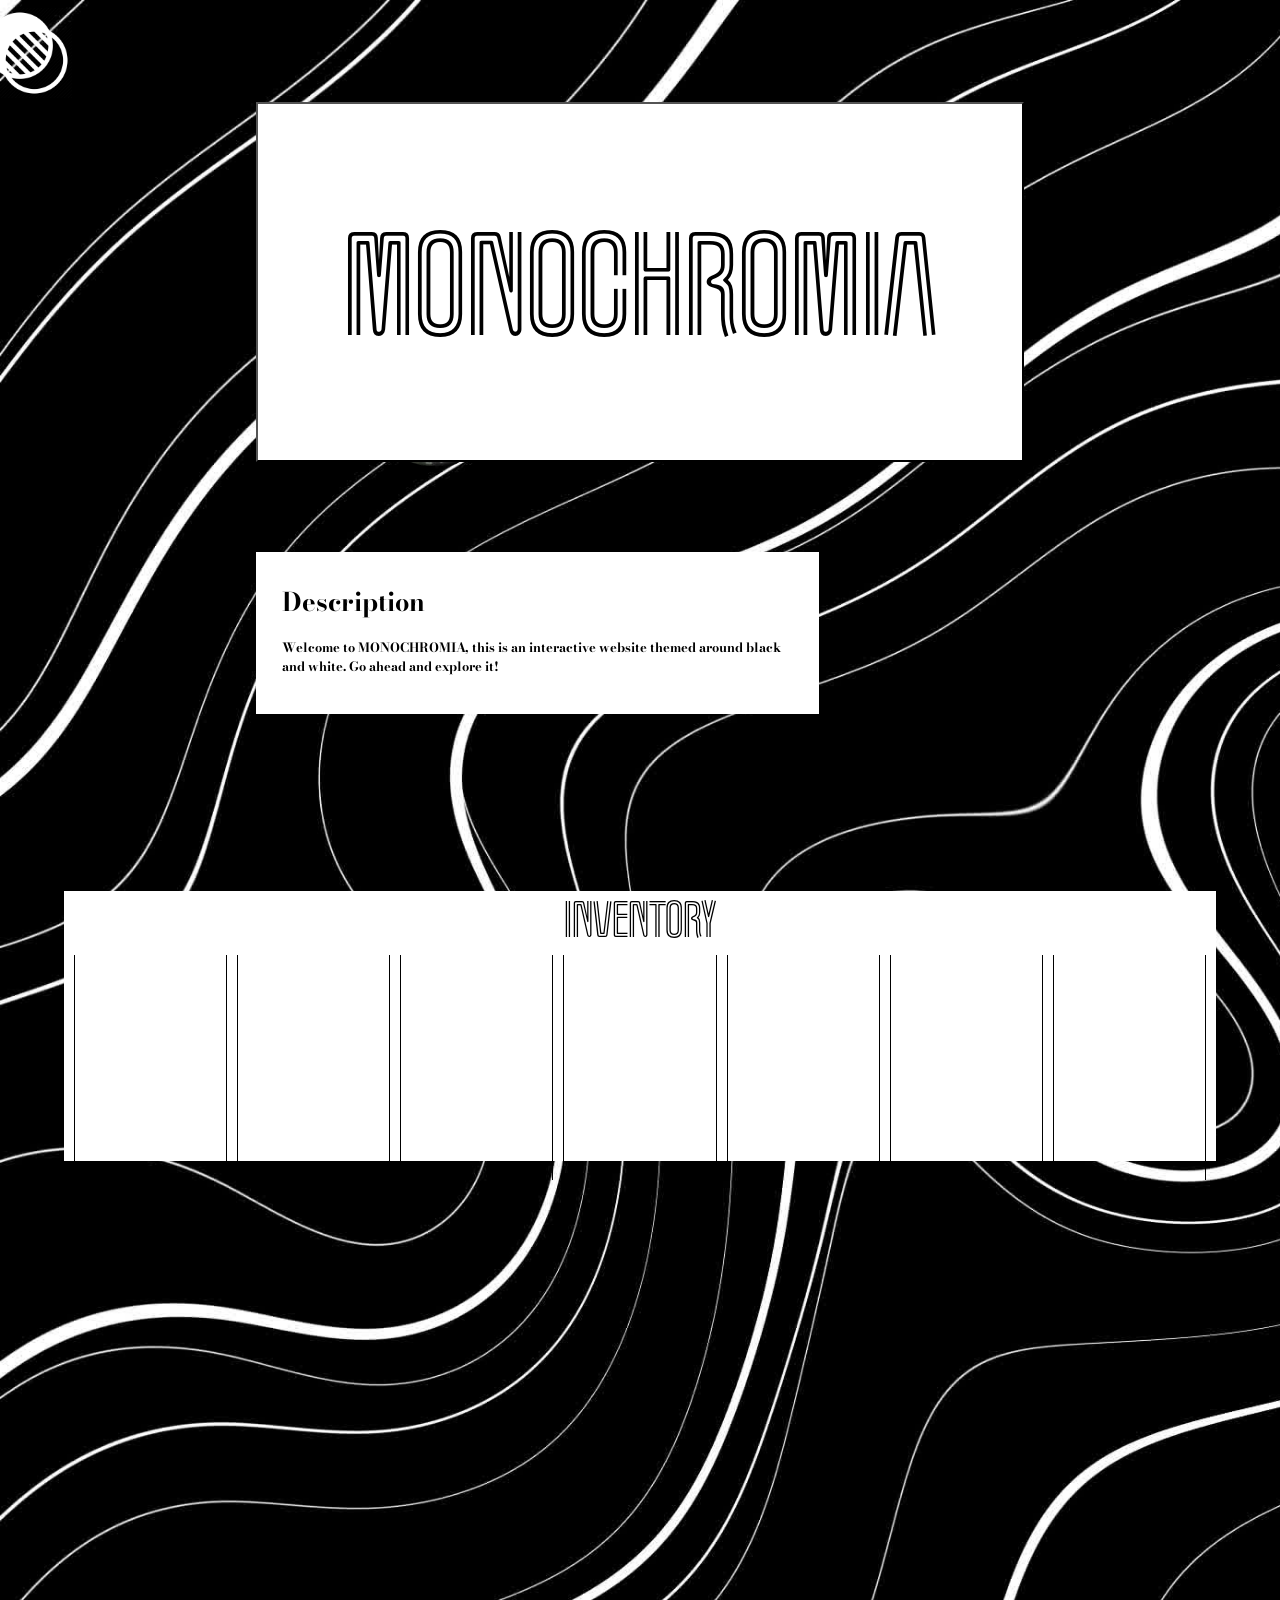
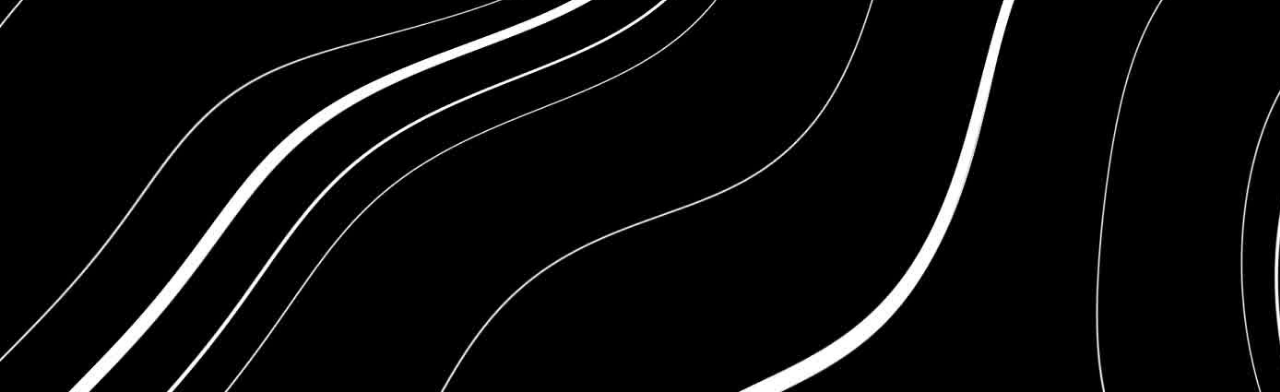
==== index.html @ ce76d3b3 "Functional slots" ====
<!DOCTYPE html>
<html lang="en">
<head>
    <meta charset="UTF-8">
    <title>MONOCHROMIA</title>
    <link href="./resources/css/index.css" type="text/css" rel="stylesheet">
    <script src="./resources/js/index.js"></script>
</head>
<body>
<button class="invert-toggle" onclick="invert_toggle()">
    <img src="./resources/images/invert_toggle_icon.png" alt="Invert Icon" class="invert-icon">
</button>

<img id="eye" class="eye" src="./resources/images/eye.png" draggable="true", ondragstart="dragstartHandler(event)">
<img id="eye" class="eye" src="./resources/images/eye.png" draggable="true", ondragstart="dragstartHandler(event)">
<div id="title-container" class="title-container">
    <button class="title-container-button" onclick="title_container_lift()"></button>
    MONOCHROMIA
</div>

<div class="main-container">
    <div class="description">
        <h1>Description</h1>
        <p>Welcome to MONOCHROMIA, this is an interactive website themed around black and white. Go ahead and explore it!</p>
    </div>
</div>

<div id="inventory" class="inventory" onclick="inventory_toggle()">
    <div class="inventory-title">Inventory</div>
    <div class="inventory-slots">
        <div class="slot" ondrop="dropHandler(event)"   ondragover="dragoverHandler(event)"></div>
        <div class="slot" ondrop="dropHandler(event)"   ondragover="dragoverHandler(event)"></div>
        <div class="slot" ondrop="dropHandler(event)"   ondragover="dragoverHandler(event)"></div>
        <div class="slot" ondrop="dropHandler(event)"   ondragover="dragoverHandler(event)"></div>
        <div class="slot" ondrop="dropHandler(event)"   ondragover="dragoverHandler(event)"></div>
        <div class="slot" ondrop="dropHandler(event)"   ondragover="dragoverHandler(event)"></div>
        <div class="slot" ondrop="dropHandler(event)"   ondragover="dragoverHandler(event)"></div>
    </div>
</div>
</body>
</html>
---- resources/css/index.css ----
@font-face {
    font-family: 'Marquee Moon';
    src: url('../fonts/Marquee Moon.otf');
}

@font-face {
    font-family: 'Bodoni Moda';
    src: url('../fonts/BodoniModa.ttf');
}

:root {
    --invert: 0;
}

button {
    background-color: red;
}

html {
    background-image: url("../images/background.jpg");
    filter: invert(var(--invert));
    background-size: cover;
    transition: filter 0.5s ease-in-out;
}

.title-container {
    display: flex;
    justify-content: center;
    align-items: center;

    position: relative;
    background-color: white;
    width: 60vw;
    height: 40vh;
    margin: auto;
    padding: 2vw;

    font-family: "Marquee Moon";
    color: black;
    font-size: 10vw;
    box-sizing: border-box;
    
    transition: outline-color 1s ease-in-out, transform 1s ease-in-out, font-size 1s ease-in-out;
    outline: .5vw solid transparent;
    outline-offset: .5vw;

    z-index: 1;
}

.title-container:hover {
    outline-color: white;
    transform: scale(1.05);
    font-size: 12vw;
}

.title-container.clicked {
    transform: rotate(15deg) scale(1.05);
}


.title-container-button {
    display: flex;
    justify-content: center;
    align-items: center;

    position: absolute;
    background-color: transparent;
    width: 60vw;
    height: 40vh;
    
    z-index: 2;
}


.main-container {
    width: 60vw;
    height: 150vh;
    margin: auto;
    margin-bottom: 10vh;
    margin-top: 10vh;
}

.description {
    background-color: white;
    width: 40vw;
    height: auto;
    padding: 1vw 2vw 2vw 2vw;
    color: black;
    font-family: "Bodoni Moda";
    font-size: 1vw;
    font-weight: 700;
    outline: .5vw solid transparent;
    outline-offset: .5vw;
}

.invert-toggle {
    position: relative;
    background: none;
    border: none;
    width: 10vw;
    height: 10vh;
    cursor: pointer;
    padding: 0;
    left: -5vh;
}

.invert-icon {
    filter: invert();
    width: 100%;
    height: 100%;
    object-fit: contain;
}

.eye {
    position: absolute;

    bottom: 18.3vh;

    left: -1.9vw;

    transform: scale(0.1);

    z-index: 0;
}

.eye-reset {
    position: absolute;
    transform: none;

    left: -18vw;
    top: -15vh;

    transform: scale(0.1);
    
    width: auto;
    height: auto;
}

.inventory {
    position: fixed;

    background-color: white;

    width: 90vw;

    height: 30vh;
    bottom: -29vh;

    left: 5vw;

    font-family: "Marquee Moon";
    font-size: 5vh;
    text-align: center;

    padding: 0px;
    margin: 0px;

    outline: .4vw solid transparent;
    outline-offset: .5vw;

    transition: bottom 1s ease-in-out, outline-color 1s ease-in-out;

}

.inventory.clicked {
    bottom: 0;

    outline-color: white;
}

.inventory-slots {
    display: table;
    width: 100%;
    table-layout: fixed;
    border-spacing: 10px;
}

.slot {
    display: table-cell;
    background-color: transparent;

    border-left: .1vw solid black;
    border-right: .1vw solid black;
    height: 25vh;
}
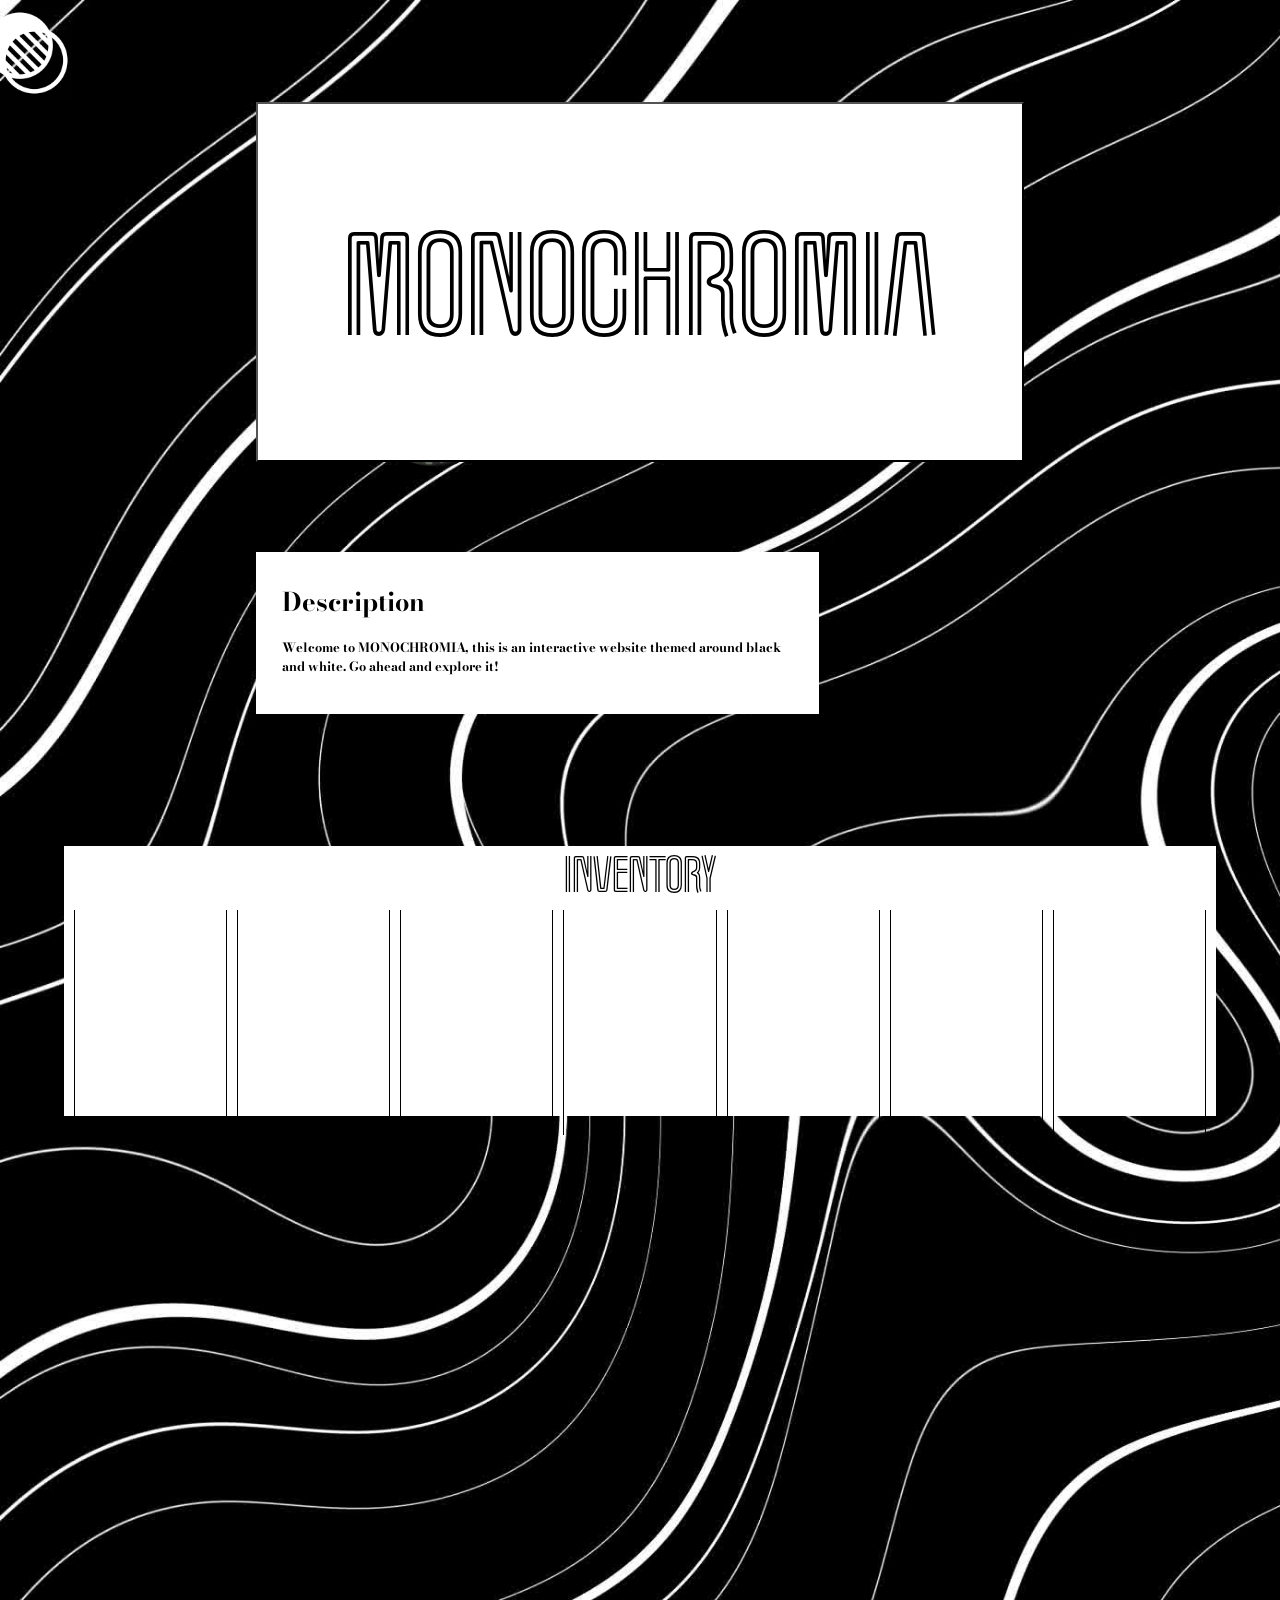
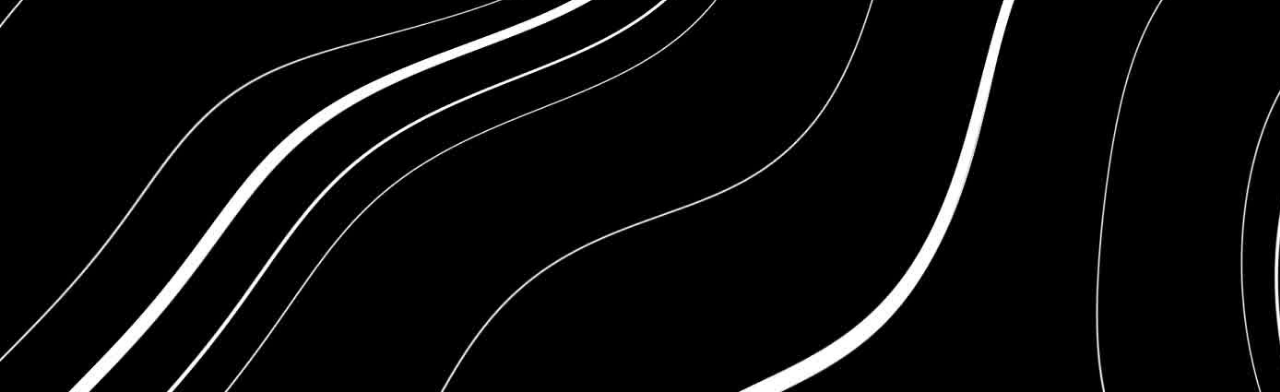
==== commit b6d489d9: "Save inventory to localStorage" ====
--- a/index.html
+++ b/index.html
@@ -11,8 +11,8 @@
     <img src="./resources/images/invert_toggle_icon.png" alt="Invert Icon" class="invert-icon">
 </button>
 
-<img id="eye" class="eye" src="./resources/images/eye.png" draggable="true", ondragstart="dragstartHandler(event)">
-<img id="eye" class="eye" src="./resources/images/eye.png" draggable="true", ondragstart="dragstartHandler(event)">
+<img id="eye1" class="eye" src="./resources/images/eye.png" draggable="true", ondragstart="dragstartHandler(event)">
+<img id="eye2" class="eye" src="./resources/images/eye.png" draggable="true", ondragstart="dragstartHandler(event)">
 <div id="title-container" class="title-container">
     <button class="title-container-button" onclick="title_container_lift()"></button>
     MONOCHROMIA
@@ -28,13 +28,13 @@
 <div id="inventory" class="inventory" onclick="inventory_toggle()">
     <div class="inventory-title">Inventory</div>
     <div class="inventory-slots">
-        <div class="slot" ondrop="dropHandler(event)"   ondragover="dragoverHandler(event)"></div>
-        <div class="slot" ondrop="dropHandler(event)"   ondragover="dragoverHandler(event)"></div>
-        <div class="slot" ondrop="dropHandler(event)"   ondragover="dragoverHandler(event)"></div>
-        <div class="slot" ondrop="dropHandler(event)"   ondragover="dragoverHandler(event)"></div>
-        <div class="slot" ondrop="dropHandler(event)"   ondragover="dragoverHandler(event)"></div>
-        <div class="slot" ondrop="dropHandler(event)"   ondragover="dragoverHandler(event)"></div>
-        <div class="slot" ondrop="dropHandler(event)"   ondragover="dragoverHandler(event)"></div>
+        <div id="slot1" class="slot" ondrop="dropHandler(event)" ondragover="dragoverHandler(event)"></div>
+        <div id="slot2" class="slot" ondrop="dropHandler(event)" ondragover="dragoverHandler(event)"></div>
+        <div id="slot3" class="slot" ondrop="dropHandler(event)" ondragover="dragoverHandler(event)"></div>
+        <div id="slot4" class="slot" ondrop="dropHandler(event)" ondragover="dragoverHandler(event)"></div>
+        <div id="slot5" class="slot" ondrop="dropHandler(event)" ondragover="dragoverHandler(event)"></div>
+        <div id="slot6" class="slot" ondrop="dropHandler(event)" ondragover="dragoverHandler(event)"></div>
+        <div id="slot7" class="slot" ondrop="dropHandler(event)" ondragover="dragoverHandler(event)"></div>
     </div>
 </div>
 </body>
--- a/resources/css/index.css
+++ b/resources/css/index.css
@@ -124,16 +124,9 @@
 }
 
 .eye-reset {
-    position: absolute;
-    transform: none;
-
+    position: relative;
+    top: -25vh;
     left: -18vw;
-    top: -15vh;
-
-    transform: scale(0.1);
-    
-    width: auto;
-    height: auto;
 }
 
 .inventory {
@@ -144,7 +137,7 @@
     width: 90vw;
 
     height: 30vh;
-    bottom: -29vh;
+    bottom: -24vh;
 
     left: 5vw;
 
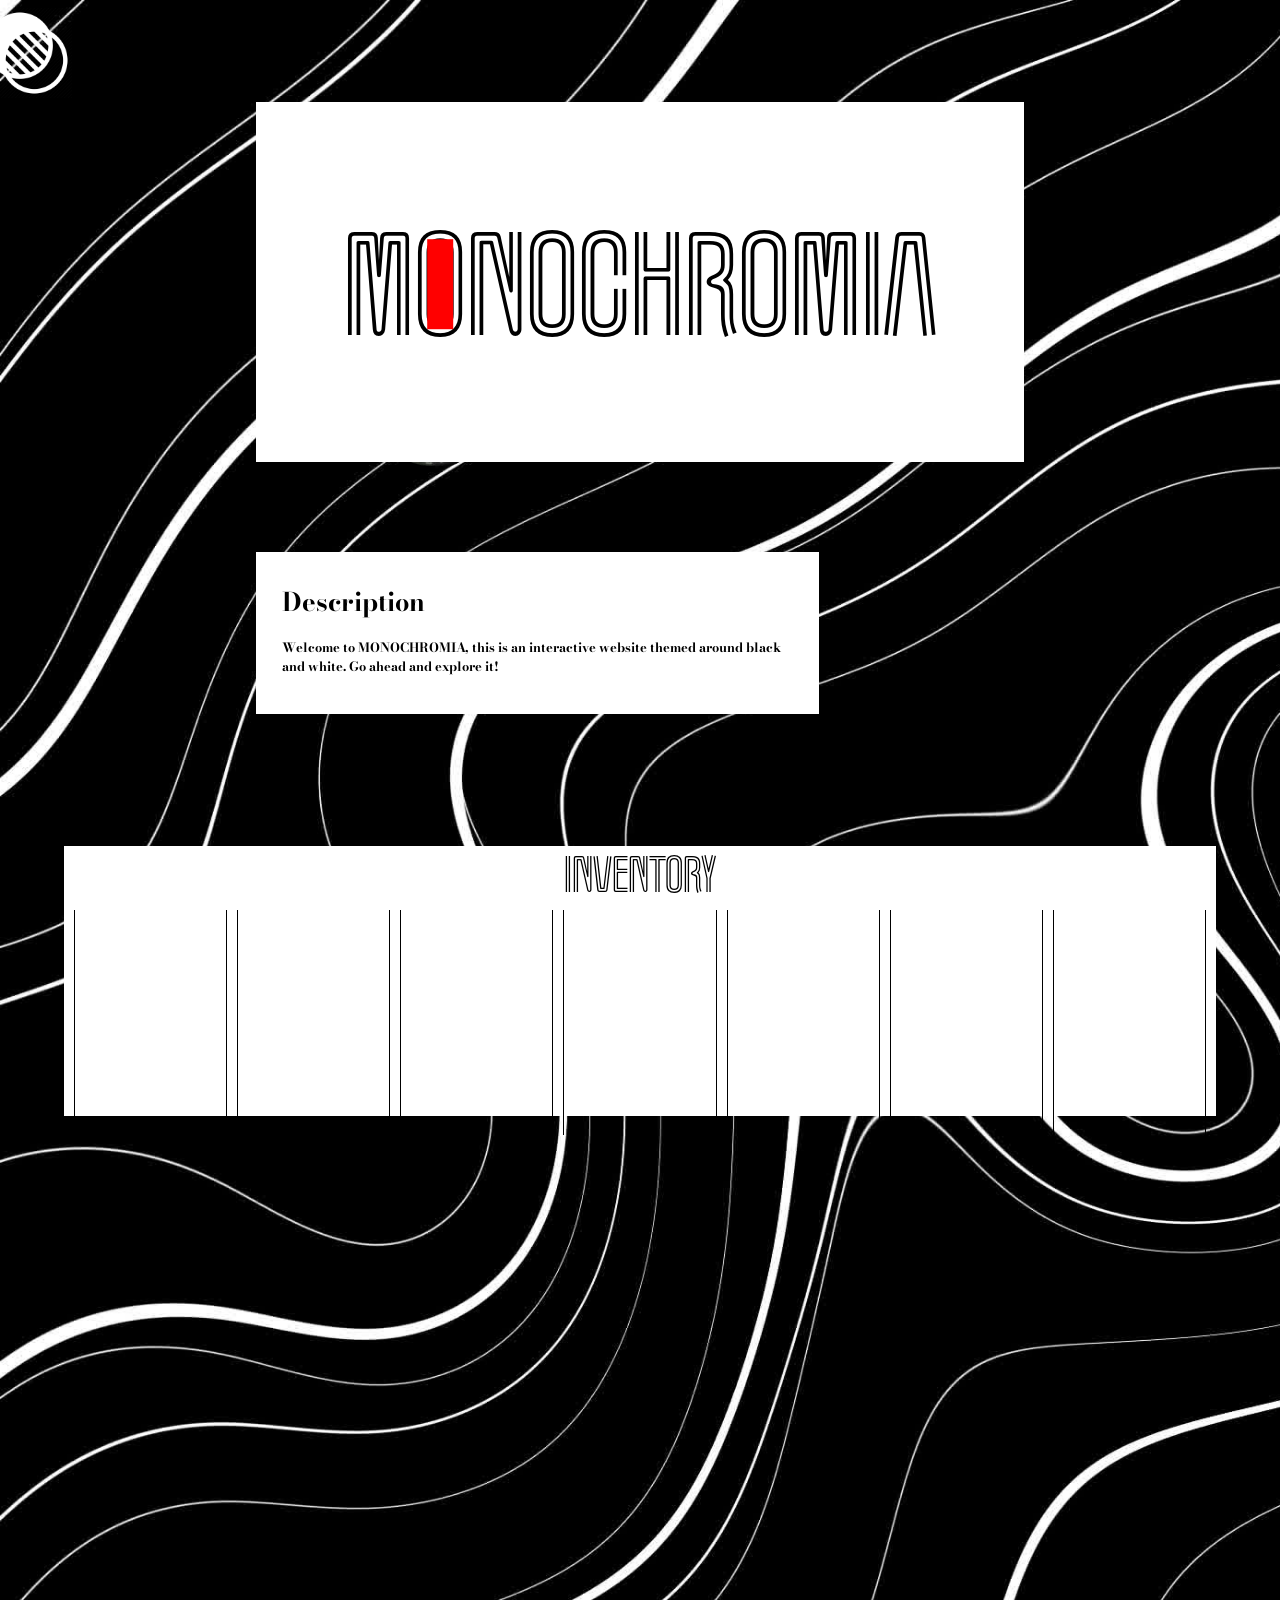
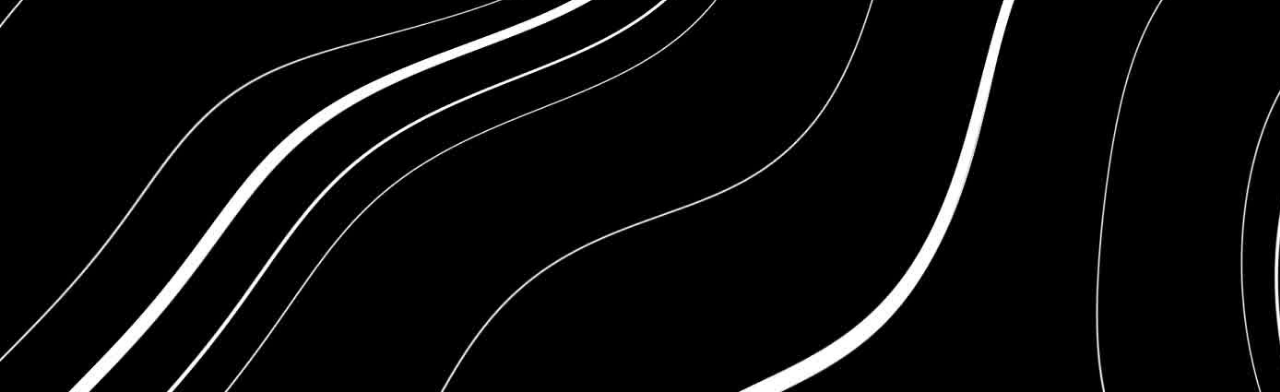
==== commit 4fc2e8ae: "new page, seperate inventory js / css" ====
--- a/index.html
+++ b/index.html
@@ -4,7 +4,9 @@
     <meta charset="UTF-8">
     <title>MONOCHROMIA</title>
     <link href="./resources/css/index.css" type="text/css" rel="stylesheet">
+    <link href="./resources/css/inventory.css" type="text/css" rel="stylesheet">
     <script src="./resources/js/index.js"></script>
+    <script src="./resources/js/inventory.js"></script>
 </head>
 <body>
 <button class="invert-toggle" onclick="invert_toggle()">
@@ -13,9 +15,12 @@
 
 <img id="eye1" class="eye" src="./resources/images/eye.png" draggable="true", ondragstart="dragstartHandler(event)">
 <img id="eye2" class="eye" src="./resources/images/eye.png" draggable="true", ondragstart="dragstartHandler(event)">
-<div id="title-container" class="title-container">
-    <button class="title-container-button" onclick="title_container_lift()"></button>
-    MONOCHROMIA
+<div id="title-container" class="title-container" onclick="title_container_lift()">
+    
+    <span class="title-text">
+        MONOCHROMIA
+        <a class="strange-slot-button" href="strange-slot.html"></a> 
+    </span>
 </div>
 
 <div class="main-container">
--- a/resources/css/index.css
+++ b/resources/css/index.css
@@ -54,23 +54,13 @@
 }
 
 .title-container.clicked {
-    transform: rotate(15deg) scale(1.05);
+    transform: rotate(10deg) scale(1.05);
 }
 
-
-.title-container-button {
-    display: flex;
-    justify-content: center;
-    align-items: center;
-
-    position: absolute;
-    background-color: transparent;
-    width: 60vw;
-    height: 40vh;
-    
-    z-index: 2;
+.title-text {
+    position: relative;
+    z-index: 1;
 }
-
 
 .main-container {
     width: 60vw;
@@ -129,50 +119,17 @@
     left: -18vw;
 }
 
-.inventory {
-    position: fixed;
+.strange-slot-button {
+    position: absolute;
+    top: 51.5%;
+    left: 16.4%;
+    transform: translate(-50%, -50%);
+    
+    background-color: red;
+    width: .2em;
+    height: .7em;
 
-    background-color: white;
-
-    width: 90vw;
-
-    height: 30vh;
-    bottom: -24vh;
-
-    left: 5vw;
-
-    font-family: "Marquee Moon";
-    font-size: 5vh;
-    text-align: center;
-
-    padding: 0px;
-    margin: 0px;
-
-    outline: .4vw solid transparent;
-    outline-offset: .5vw;
-
-    transition: bottom 1s ease-in-out, outline-color 1s ease-in-out;
-
-}
-
-.inventory.clicked {
-    bottom: 0;
-
-    outline-color: white;
-}
-
-.inventory-slots {
-    display: table;
-    width: 100%;
-    table-layout: fixed;
-    border-spacing: 10px;
-}
-
-.slot {
-    display: table-cell;
-    background-color: transparent;
-
-    border-left: .1vw solid black;
-    border-right: .1vw solid black;
-    height: 25vh;
+    font-size: inherit;
+    z-index: 3;
+    pointer-events: auto;
 }
--- a/resources/css/inventory.css
+++ b/resources/css/inventory.css
@@ -0,0 +1,53 @@
+@font-face {
+    font-family: 'Marquee Moon';
+    src: url('../fonts/Marquee Moon.otf');
+}
+
+
+.inventory {
+    position: fixed;
+    
+    background-color: white;
+
+    width: 90vw;
+
+    height: 30vh;
+    bottom: -24vh;
+
+    left: 5vw;
+
+    font-family: "Marquee Moon";
+    font-size: 5vh;
+    text-align: center;
+
+    padding: 0px;
+    margin: 0px;
+
+    outline: .4vw solid transparent;
+    outline-offset: .5vw;
+
+    transition: bottom 1s ease-in-out, outline-color 1s ease-in-out;
+
+}
+
+.inventory.clicked {
+    bottom: 0;
+
+    outline-color: white;
+}
+
+.inventory-slots {
+    display: table;
+    width: 100%;
+    table-layout: fixed;
+    border-spacing: 10px;
+}
+
+.slot {
+    display: table-cell;
+    background-color: transparent;
+
+    border-left: .1vw solid black;
+    border-right: .1vw solid black;
+    height: 25vh;
+}
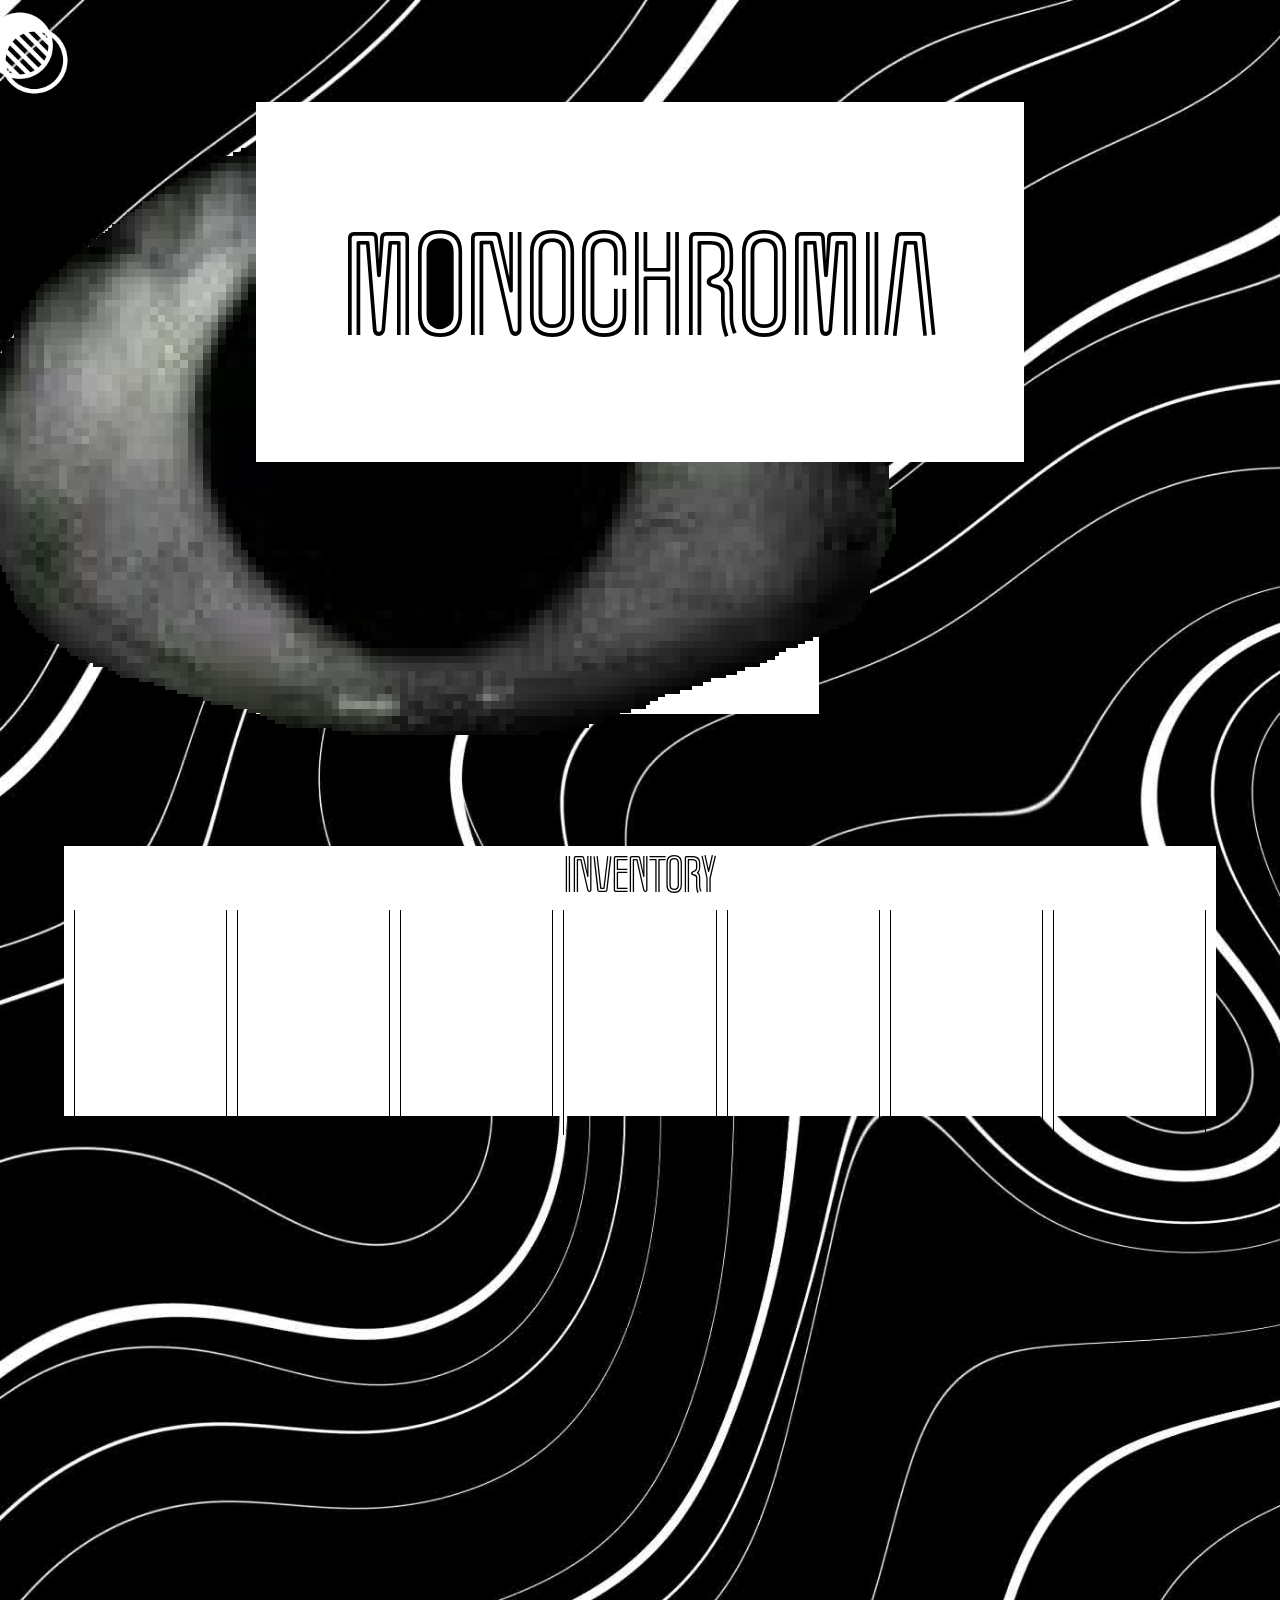
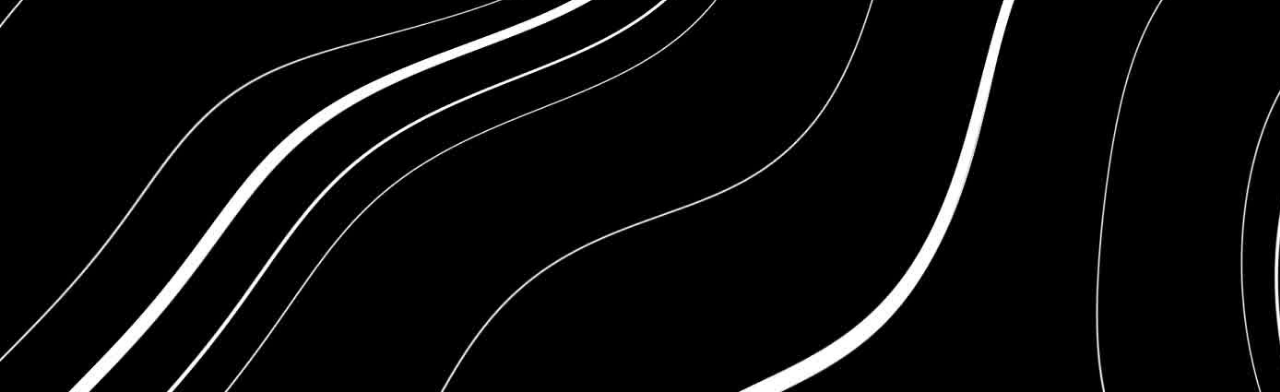
==== commit 8d8c56d4: "Synced items" ====
--- a/index.html
+++ b/index.html
@@ -13,8 +13,8 @@
     <img src="./resources/images/invert_toggle_icon.png" alt="Invert Icon" class="invert-icon">
 </button>
 
-<img id="eye1" class="eye" src="./resources/images/eye.png" draggable="true", ondragstart="dragstartHandler(event)">
-<img id="eye2" class="eye" src="./resources/images/eye.png" draggable="true", ondragstart="dragstartHandler(event)">
+<img id="eye1" data-picked-up="false" class="eye" src="./resources/images/eye.png" draggable="true", ondragstart="dragstartHandler(event)">
+<img id="eye2" data-picked-up="false" class="eye" src="./resources/images/eye.png" draggable="true", ondragstart="dragstartHandler(event)">
 <div id="title-container" class="title-container" onclick="title_container_lift()">
     
     <span class="title-text">
--- a/resources/css/index.css
+++ b/resources/css/index.css
@@ -108,7 +108,7 @@
 
     left: -1.9vw;
 
-    transform: scale(0.1);
+    transform: scale(1);
 
     z-index: 0;
 }
@@ -122,10 +122,11 @@
 .strange-slot-button {
     position: absolute;
     top: 51.5%;
-    left: 16.4%;
+    left: 16.3%;
     transform: translate(-50%, -50%);
     
-    background-color: red;
+    background-color: black;
+    border-radius: 5vw;
     width: .2em;
     height: .7em;
 
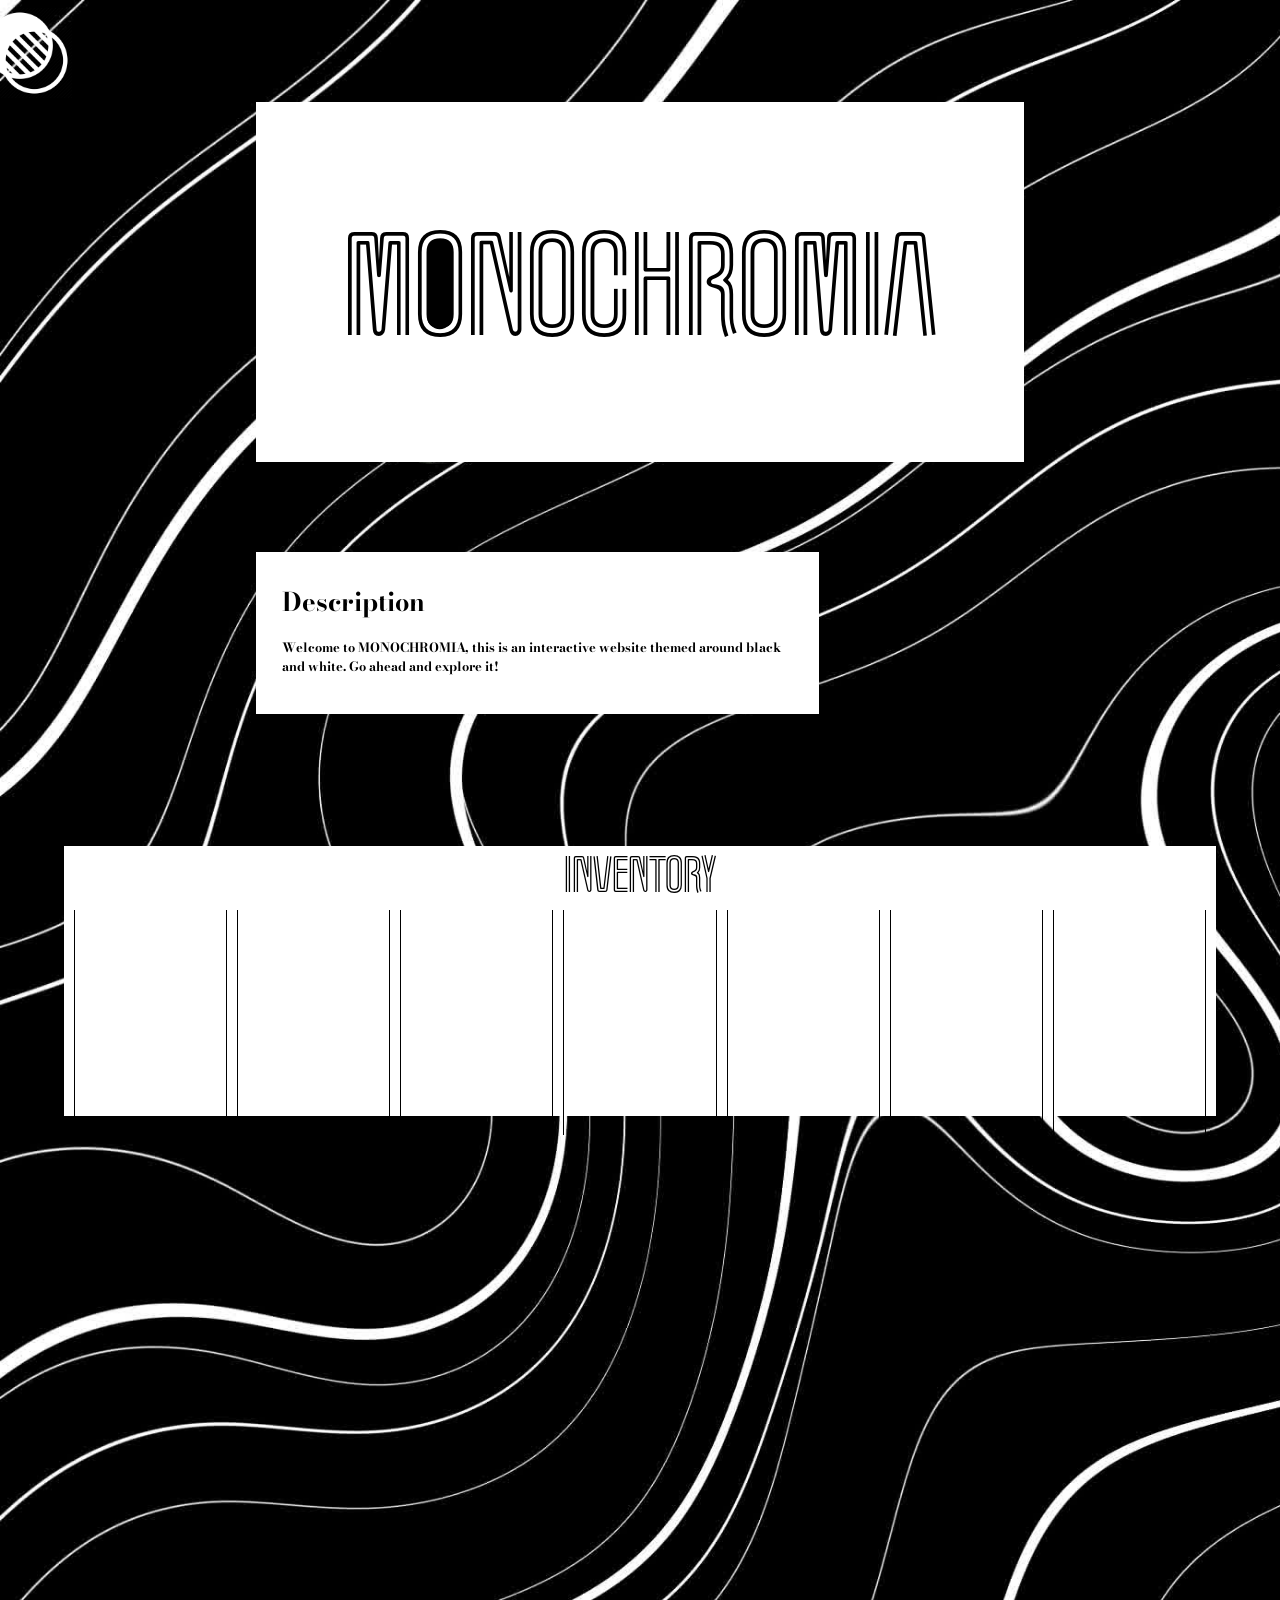
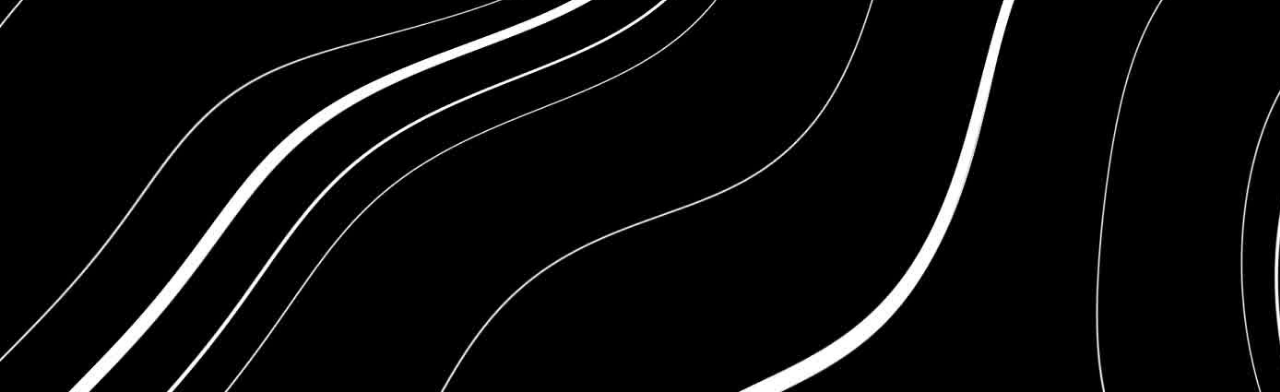
==== commit c85b4f49: "Removed hardcoded item classes and images" ====
--- a/index.html
+++ b/index.html
@@ -13,8 +13,12 @@
     <img src="./resources/images/invert_toggle_icon.png" alt="Invert Icon" class="invert-icon">
 </button>
 
-<img id="eye1" data-picked-up="false" class="eye" src="./resources/images/eye.png" draggable="true", ondragstart="dragstartHandler(event)">
-<img id="eye2" data-picked-up="false" class="eye" src="./resources/images/eye.png" draggable="true", ondragstart="dragstartHandler(event)">
+<div id="eye1"  class="eye" data-picked-up="false" draggable="true" ondragstart="dragstartHandler(event)">
+    <img src="./resources/images/eye.png" alt="eye1">
+</div>
+<div id="eye2"  class="eye" data-picked-up="false" draggable="true" ondragstart="dragstartHandler(event)">
+    <img src="./resources/images/eye.png" alt="eye2">
+</div>
 <div id="title-container" class="title-container" onclick="title_container_lift()">
     
     <span class="title-text">
--- a/resources/css/index.css
+++ b/resources/css/index.css
@@ -108,15 +108,9 @@
 
     left: -1.9vw;
 
-    transform: scale(1);
+    transform: scale(0.1);
 
     z-index: 0;
-}
-
-.eye-reset {
-    position: relative;
-    top: -25vh;
-    left: -18vw;
 }
 
 .strange-slot-button {
--- a/resources/css/inventory.css
+++ b/resources/css/inventory.css
@@ -50,4 +50,18 @@
     border-left: .1vw solid black;
     border-right: .1vw solid black;
     height: 25vh;
+}
+
+.eye-item {
+    position: relative;
+    top: -25vh;
+    left: -18vw;
+
+    bottom: 18.3vh;
+
+    left: -1.9vw;
+
+    transform: scale(0.1);
+
+    z-index: 0;
 }
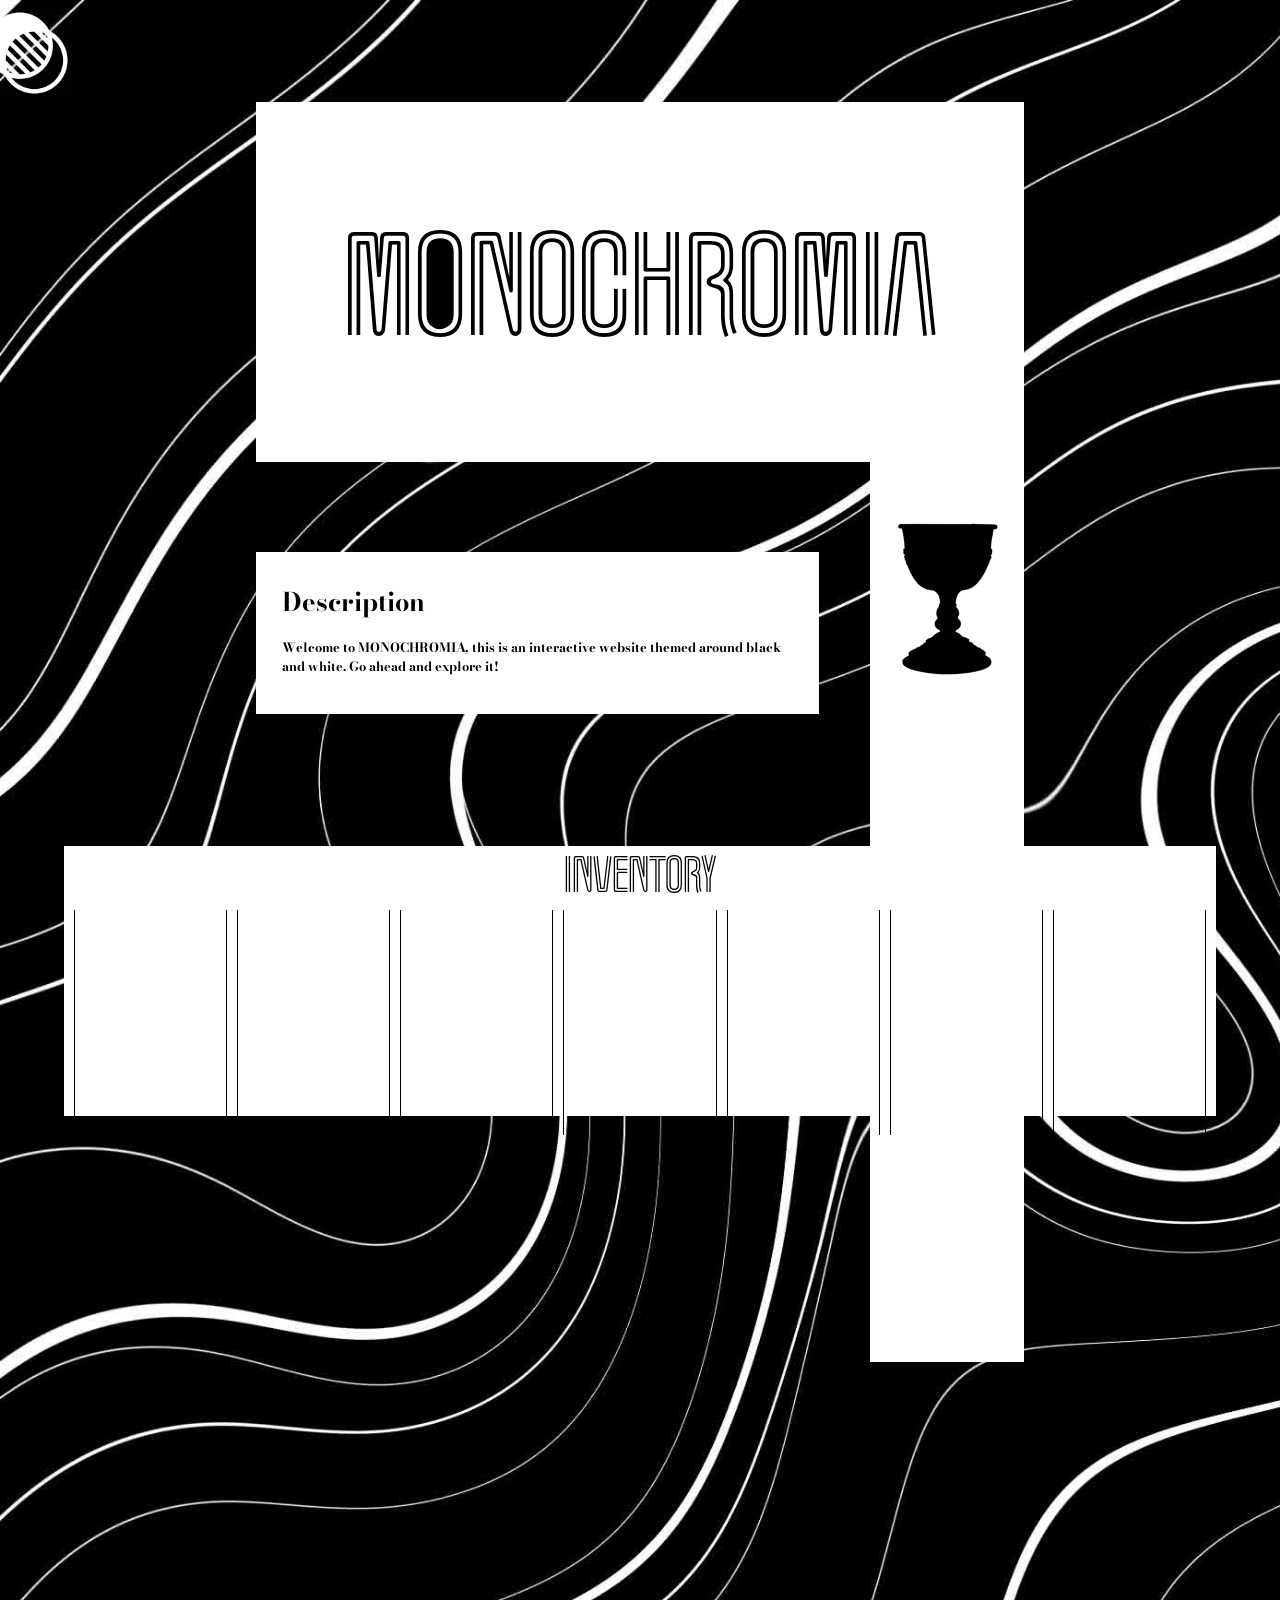
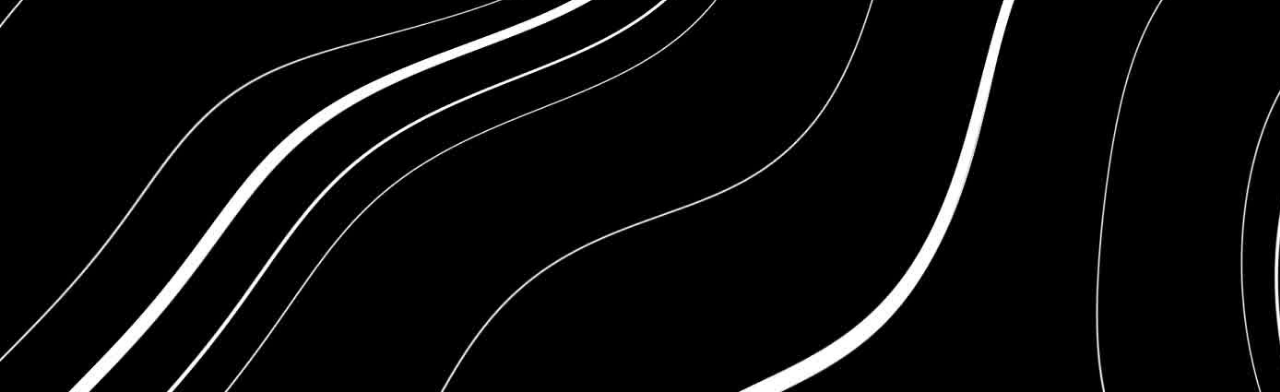
==== commit bbb576d7: "Button list + cup puzzle idea" ====
--- a/index.html
+++ b/index.html
@@ -32,6 +32,12 @@
         <h1>Description</h1>
         <p>Welcome to MONOCHROMIA, this is an interactive website themed around black and white. Go ahead and explore it!</p>
     </div>
+
+    <div class="puzzle-list">
+        <a class="cup-puzzle-button" href="strange-slot.html"> <!--Redirects to strange slot for now, will have another puzzle here :D-->
+            <img class="cup-image" src="./resources/images/cup.png" alt="cup-image">
+        </a>
+    </div>
 </div>
 
 <div id="inventory" class="inventory" onclick="inventory_toggle()">
--- a/resources/css/index.css
+++ b/resources/css/index.css
@@ -127,4 +127,33 @@
     font-size: inherit;
     z-index: 3;
     pointer-events: auto;
+}
+
+.puzzle-list {
+    display: flex;
+    flex-direction: column;
+    align-items: center; 
+    gap: 1em; 
+
+    width: 12vw;
+    height: 100vh;
+    margin-left: 48vw;
+    margin-bottom: 10vh;
+    margin-top: -28vh;
+    
+    background-color: white;
+
+    z-index: 10;
+}
+
+.cup-puzzle-button {
+    transform: scale(0.5);
+
+    margin-top: -5vh;
+
+    border: 0px solid transparent;
+
+    background-color: transparent;
+
+    filter: grayscale(1) brightness(0);
 }
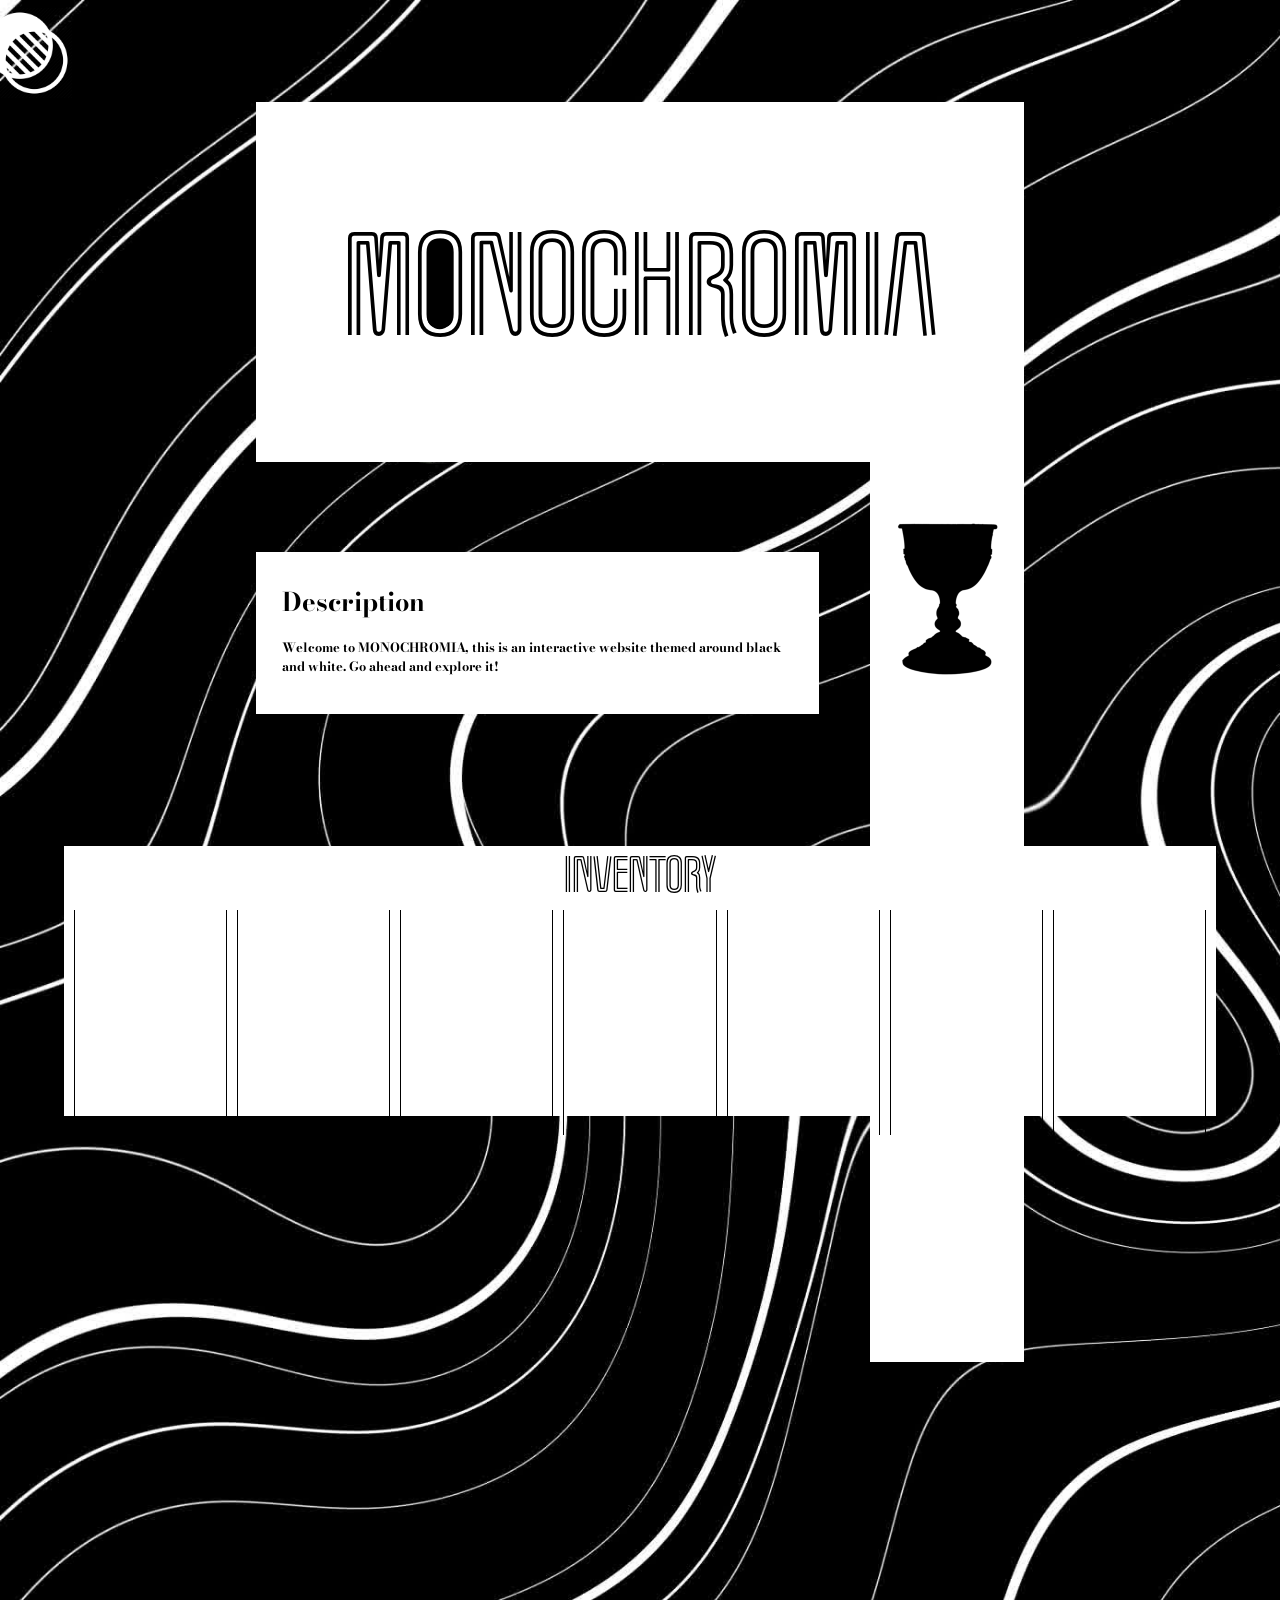
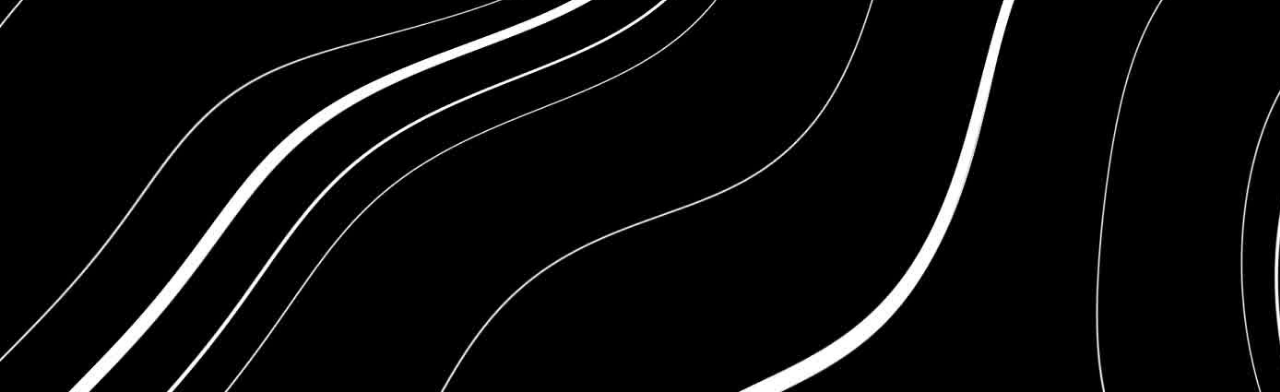
==== commit a0a83fe7: "Eye dissapears after placed" ====
--- a/index.html
+++ b/index.html
@@ -13,10 +13,7 @@
     <img src="./resources/images/invert_toggle_icon.png" alt="Invert Icon" class="invert-icon">
 </button>
 
-<div id="eye1"  class="eye" data-picked-up="false" draggable="true" ondragstart="dragstartHandler(event)">
-    <img src="./resources/images/eye.png" alt="eye1">
-</div>
-<div id="eye2"  class="eye" data-picked-up="false" draggable="true" ondragstart="dragstartHandler(event)">
+<div id="eye"  class="eye" data-picked-up="false" draggable="true" ondragstart="dragstartHandler(event)">
     <img src="./resources/images/eye.png" alt="eye2">
 </div>
 <div id="title-container" class="title-container" onclick="title_container_lift()">
--- a/resources/css/inventory.css
+++ b/resources/css/inventory.css
@@ -64,4 +64,6 @@
     transform: scale(0.1);
 
     z-index: 0;
+
+    transition: opacity 1s ease;
 }
